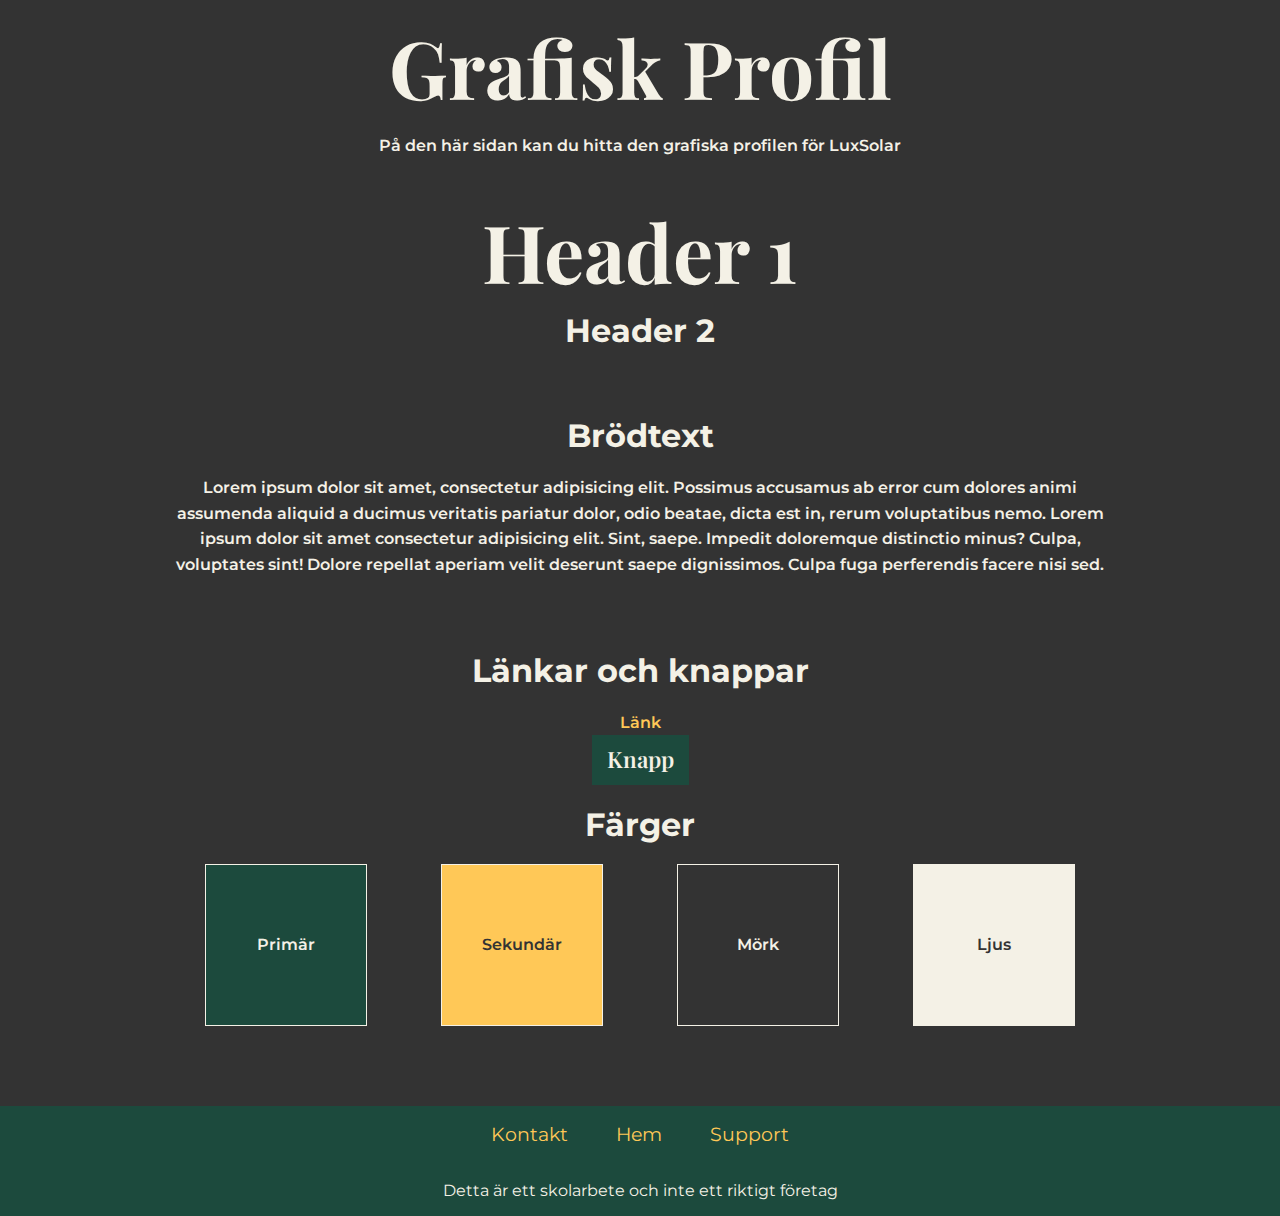
==== grafiskprofil.html @ e1b06c77 "gjort klart grafisk profil sida" ====
<!DOCTYPE html>
<html lang="en">
    <head>
        <meta charset="UTF-8">
        <meta name="viewport" content="width=device-width, initial-scale=1.0">
        <title>Grafisk Profil</title>
        <link rel="stylesheet" href="index.css">
        <link rel="stylesheet" href="https://fonts.googleapis.com/css2?family=Inter:ital,opsz,wght@0,14..32,100..900;1,14..32,100..900&family=Montserrat:ital,wght@0,100..900;1,100..900&family=Playfair+Display:ital,wght@0,400..900;1,400..900&family=Rubik:ital,wght@0,300..900;1,300..900&display=swap">
        <link rel="stylesheet" href="https://fonts.googleapis.com/css2?family=Inter:ital,opsz,wght@0,14..32,100..900;1,14..32,100..900&family=Montserrat:ital,wght@0,100..900;1,100..900&family=Rubik:ital,wght@0,300..900;1,300..900&display=swap">
    </head>
    <body>
        <main class="container">
            <div>
                <h1 class="header1">Grafisk Profil</h1>
                <p>På den här sidan kan du hitta den grafiska profilen för LuxSolar</p>
            </div>
            <div class="gpcontent">
                <h1 class="header1">Header 1</h1>
                <h2 class="header2">Header 2</h2>
            </div>

            <div class="gpcontent">
                <h2 class="header2">Brödtext</h2>
                <p class="bodytext">Lorem ipsum dolor sit amet, consectetur adipisicing elit. Possimus accusamus ab error cum dolores animi assumenda aliquid a ducimus veritatis pariatur dolor, odio beatae, dicta est in, rerum voluptatibus nemo. Lorem ipsum dolor sit amet consectetur adipisicing elit. Sint, saepe. Impedit doloremque distinctio minus? Culpa, voluptates sint! Dolore repellat aperiam velit deserunt saepe dignissimos. Culpa fuga perferendis facere nisi sed.</p>
            </div>

            <div class="gpcontent">
                <h2 class="header2">Länkar och knappar</h2>
                <div class="footernav">
                    <a href="">Länk</a>
                </div>
                <a href="" class="button">Knapp</a>
            </div>  
            <h2 class="header2">Färger</h2>
            <ul class="colorlist">
                <li class="green">Primär</li>
                <li class="yellow">Sekundär</li>
                <li>Mörk</li>
                <li class="light">Ljus</li>
            </ul>
        </main>
        <footer class="landingpagefooter">
            <ul class="footernav">
                <a href="">Kontakt</a>
                <a href="index.html">Hem</a>
                <a href="">Support</a>
            </ul>
            <p>Detta är ett skolarbete och inte ett riktigt företag</p>
        </footer>
    </body>
</html>
---- index.css ----
:root {
    --hero-height: 60vh;
    --hero-max-height: 500px;
    --container-width: 58rem;
    --dark: #333333;
    --light: #F4F1E6;
    --yellow: #FFC857;
    --green: #1C4A3D;
    --card-width: 300px;
}
.container {
    width: min(100vw - 3rem, var(--container-width));
    margin-inline: auto;
    font-family: "Montserrat", sans-serif;
    line-height: 1.6rem;
    text-align: center;
    font-weight: 600;
    color: var(--light);
}
body {
    background-color: var(--dark);
    margin: 0;
}
.hero {
    display: grid;
    grid-template-areas: "hero";
    place-items: center;
    height: var(--hero-height);
    max-height: var(--hero-max-height);

    background-color: rgba(0, 0, 0, 0.5);
}

.hero > * {
    grid-area: hero;
}

.hero-content {
    z-index: 1;
    text-align: center;
    font-family: "Playfair display", serif;
    color: var(--light);
    font-size: 1.6rem;
}
.header1 {
    font-size: 5rem;
    font-family: "Playfair display", serif;
}
.header2 {
    font-size: 2rem;
}
.bodytext {
    font-size: 1rem;
}
.textyellow {
    color: var(--yellow);
}
.hero > img {
    z-index: -1;
    object-fit: cover;
    height: min(var(--hero-height), var(--hero-max-height));
    width: 100%;
}

.landingpagecontent {
    color: var(--light);
    margin-top: 2rem;
}

.button {
    background-color: var(--green);
    display: inline-block;
    padding: 12px 15px;
    transition-duration: 0.5s;
    font-size: 1.4rem;
    text-decoration: none;
    color: var(--light);
    font-family: "Playfair display", serif;
}
.button:hover {
    background-color: var(--light);
    color: var(--green);
}

.card {
    background-color: var(--green);
    max-width: var(--card-width);
    padding: 1rem;
}
.card > img {
    max-width: var(--card-width);
    
}
.card-content {
    margin-top: 10px;
    color: var(--light);
}
.card-content > h1{
    font-family: "Playfair display", serif;
    color: var(--yellow);
    line-height: 2.5rem;
}
.card-group {
    display: flex;
    flex-wrap: wrap;
    gap: 2rem;
    place-content: center;
}

.landingpagefooter {
    background-color: var(--green);
    font-family: "Montserrat", sans-serif;
}

.landingpagefooter > ul {
    display: flex;
    place-content: center;
    flex-wrap: wrap;
    gap: 3rem;
    padding: 0;
    padding-top: 1rem;
    font-size: 1.2rem;
}

.landingpagefooter > p {
    text-align: center;
    color: var(--light);
    margin: 0;
    padding: 1rem;
}

.footernav > a {
    color: var(--yellow);
    text-decoration: none;
}

.footernav > a:hover {
    color: var(--light);
}

.gpcontent {
    margin-top: 5rem;
}

.colorlist {
    display: flex;
    justify-content: space-around;
    gap: 1rem;
    list-style: none;
    padding: 0;
    margin-bottom: 5rem;

    li {
        aspect-ratio: 1;
        width: 10rem;
        display: grid;
        place-items:center;
        border: 1px solid var(--light);
    }
}

.green {
    background-color: var(--green);
}
.yellow {
    background-color: var(--yellow);
    color: var(--dark);
}
.light {
    background-color: var(--light);
    color: var(--dark);
}
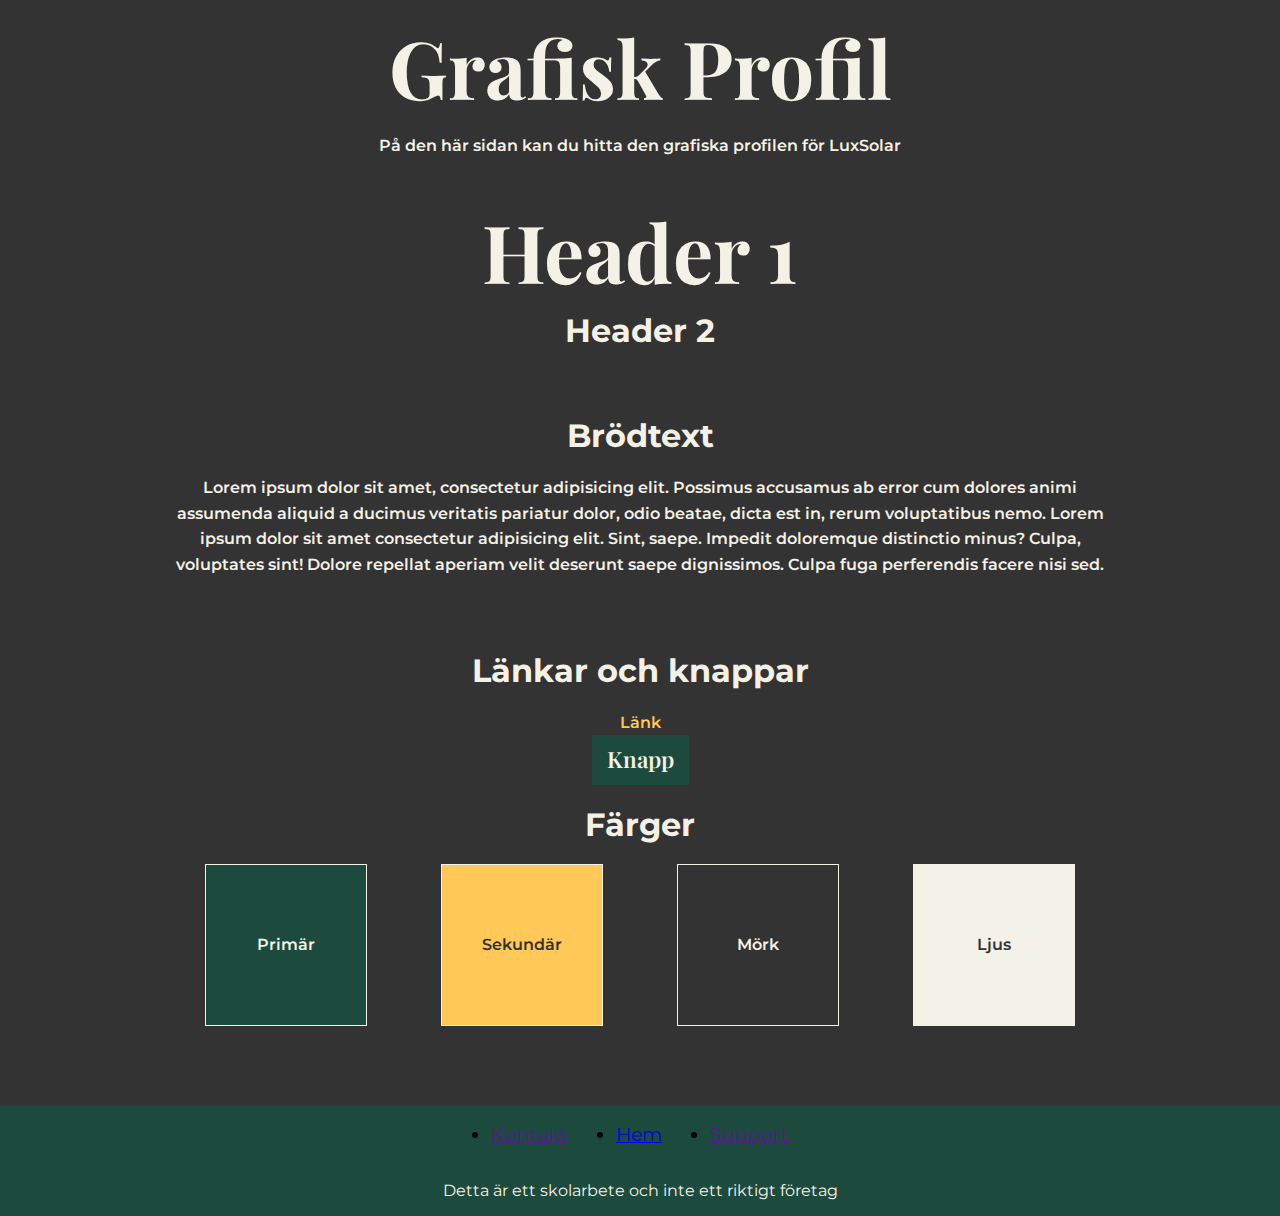
==== commit 95836971: "fixat validators problem" ====
--- a/grafiskprofil.html
+++ b/grafiskprofil.html
@@ -41,9 +41,9 @@
         </main>
         <footer class="landingpagefooter">
             <ul class="footernav">
-                <a href="">Kontakt</a>
-                <a href="index.html">Hem</a>
-                <a href="">Support</a>
+                <li><a href="">Kontakt</a></li>
+                <li><a href="index.html">Hem</a></li>
+                <li><a href="">Support</a></li>
             </ul>
             <p>Detta är ett skolarbete och inte ett riktigt företag</p>
         </footer>
--- a/index.css
+++ b/index.css
@@ -169,4 +169,42 @@
 .light {
     background-color: var(--light);
     color: var(--dark);
+}
+
+.map {
+    border: 10px solid var(--green);
+    max-width: 80vw;
+    width: 600px;
+    aspect-ratio: 1.5/1;
+    margin: auto;
+}
+iframe {
+    width: 100%;
+    height: 100%;
+}
+
+.teamlist {
+    list-style: none;
+    display: flex;
+    flex-wrap: wrap;
+    padding: 0;
+    justify-content: space-around;
+    gap: 5px;
+    max-width: 90vw;
+    margin: auto;
+    padding-bottom: 3rem;
+}
+
+.teamcard {
+    border: 10px solid var(--green);
+    max-width: 210px;
+    background-color: var(--green);
+    img {
+        max-width: 100%;
+    }
+
+}
+
+.teamcard > p {
+    max-width: 100%;
 }